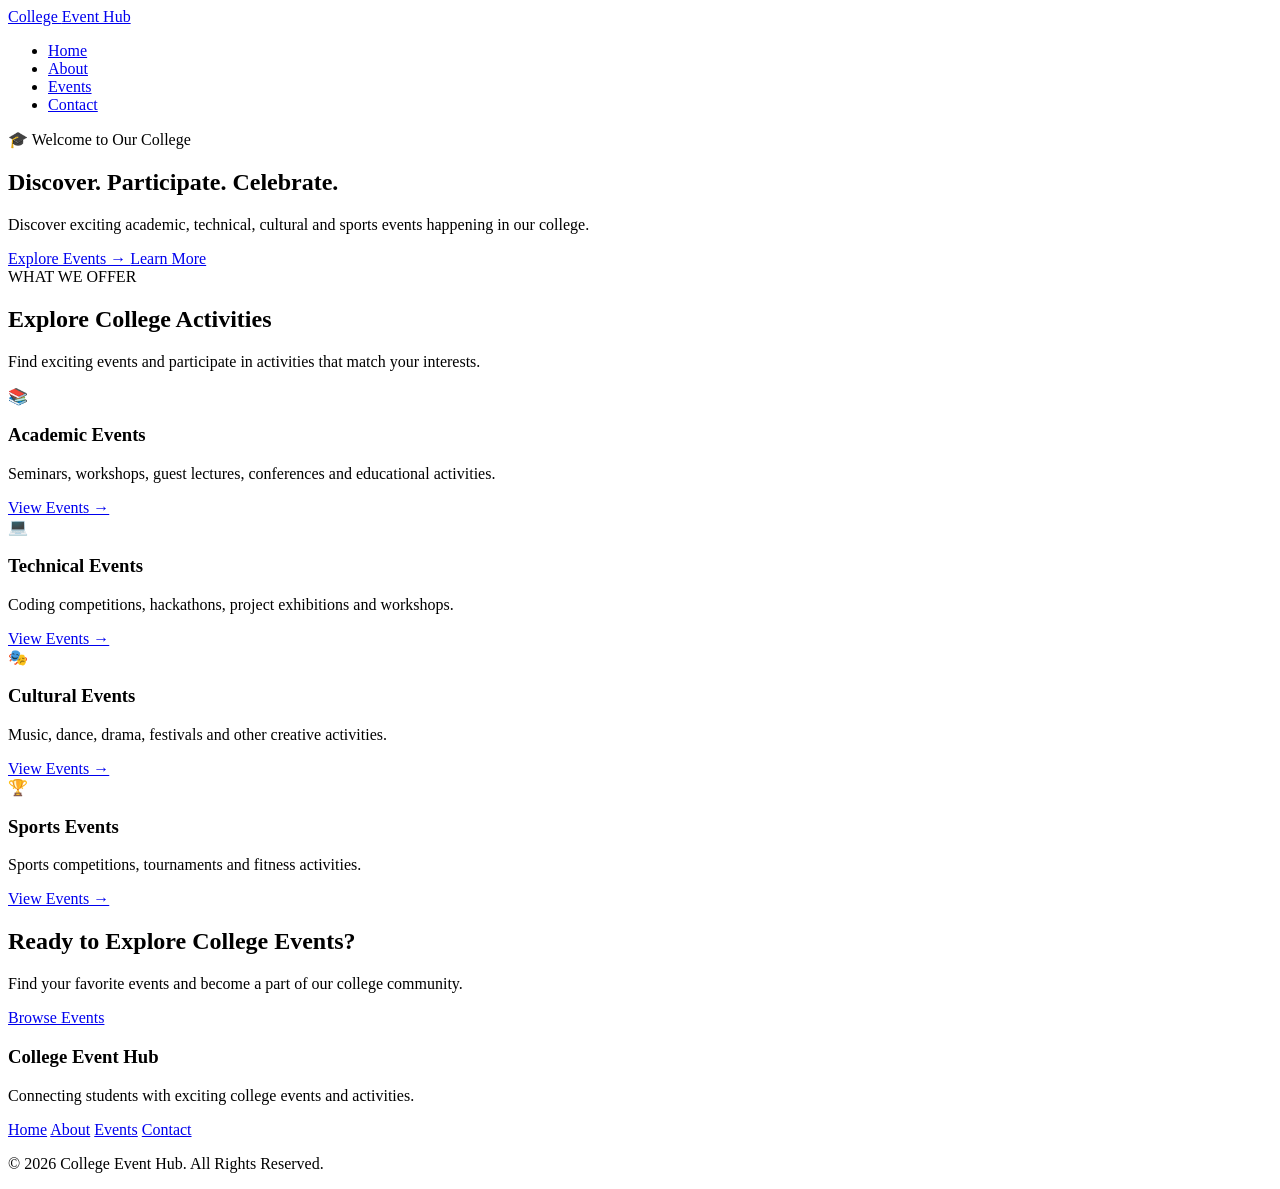
==== index.html @ 17bcd17a "Added index.html" ====
<!DOCTYPE html>
<html lang="en">

<head>
    <meta charset="UTF-8">
    <meta name="viewport" content="width=device-width, initial-scale=1.0">

    <meta name="description"
        content="College Event Hub - Discover academic, technical, cultural and sports events.">

    <title>College Event Hub | Home</title>

    <link rel="stylesheet" href="style.css">
</head>

<body>

    <!-- NAVBAR -->
    <header>
        <nav class="navbar">

            <a href="index.html" class="logo">
                College <span>Event Hub</span>
            </a>

            <ul class="nav-links">
                <li><a href="index.html" class="active">Home</a></li>
                <li><a href="about.html">About</a></li>
                <li><a href="events.html">Events</a></li>
                <li><a href="contact.html">Contact</a></li>
            </ul>

        </nav>
    </header>


    <!-- HERO -->
    <section class="hero">

        <div class="hero-content">

            <div class="badge">
                🎓 Welcome to Our College
            </div>

            <h1>
                Discover.
                <span>Participate.</span>
                Celebrate.
            </h1>

            <p>
                Discover exciting academic, technical, cultural and
                sports events happening in our college.
            </p>

            <div class="hero-buttons">

                <a href="events.html" class="btn primary-btn">
                    Explore Events →
                </a>

                <a href="about.html" class="btn secondary-btn">
                    Learn More
                </a>

            </div>

        </div>

    </section>


    <!-- FEATURES -->
    <section class="section">

        <div class="section-title">

            <span>WHAT WE OFFER</span>

            <h2>
                Explore College Activities
            </h2>

            <p>
                Find exciting events and participate in
                activities that match your interests.
            </p>

        </div>


        <div class="cards">

            <div class="card">

                <div class="icon">📚</div>

                <h3>Academic Events</h3>

                <p>
                    Seminars, workshops, guest lectures,
                    conferences and educational activities.
                </p>

                <a href="events.html">
                    View Events →
                </a>

            </div>


            <div class="card">

                <div class="icon">💻</div>

                <h3>Technical Events</h3>

                <p>
                    Coding competitions, hackathons,
                    project exhibitions and workshops.
                </p>

                <a href="events.html">
                    View Events →
                </a>

            </div>


            <div class="card">

                <div class="icon">🎭</div>

                <h3>Cultural Events</h3>

                <p>
                    Music, dance, drama, festivals and
                    other creative activities.
                </p>

                <a href="events.html">
                    View Events →
                </a>

            </div>


            <div class="card">

                <div class="icon">🏆</div>

                <h3>Sports Events</h3>

                <p>
                    Sports competitions, tournaments
                    and fitness activities.
                </p>

                <a href="events.html">
                    View Events →
                </a>

            </div>

        </div>

    </section>


    <!-- CTA -->
    <section class="cta">

        <h2>
            Ready to Explore College Events?
        </h2>

        <p>
            Find your favorite events and become a
            part of our college community.
        </p>

        <a href="events.html" class="btn cta-btn">
            Browse Events
        </a>

    </section>


    <!-- FOOTER -->
    <footer>

        <div class="footer-content">

            <div>
                <h3>College Event Hub</h3>

                <p>
                    Connecting students with exciting
                    college events and activities.
                </p>
            </div>

            <div class="footer-links">
                <a href="index.html">Home</a>
                <a href="about.html">About</a>
                <a href="events.html">Events</a>
                <a href="contact.html">Contact</a>
            </div>

        </div>

        <div class="footer-bottom">
            <p>
                © 2026 College Event Hub. All Rights Reserved.
            </p>
        </div>

    </footer>

</body>

</html>
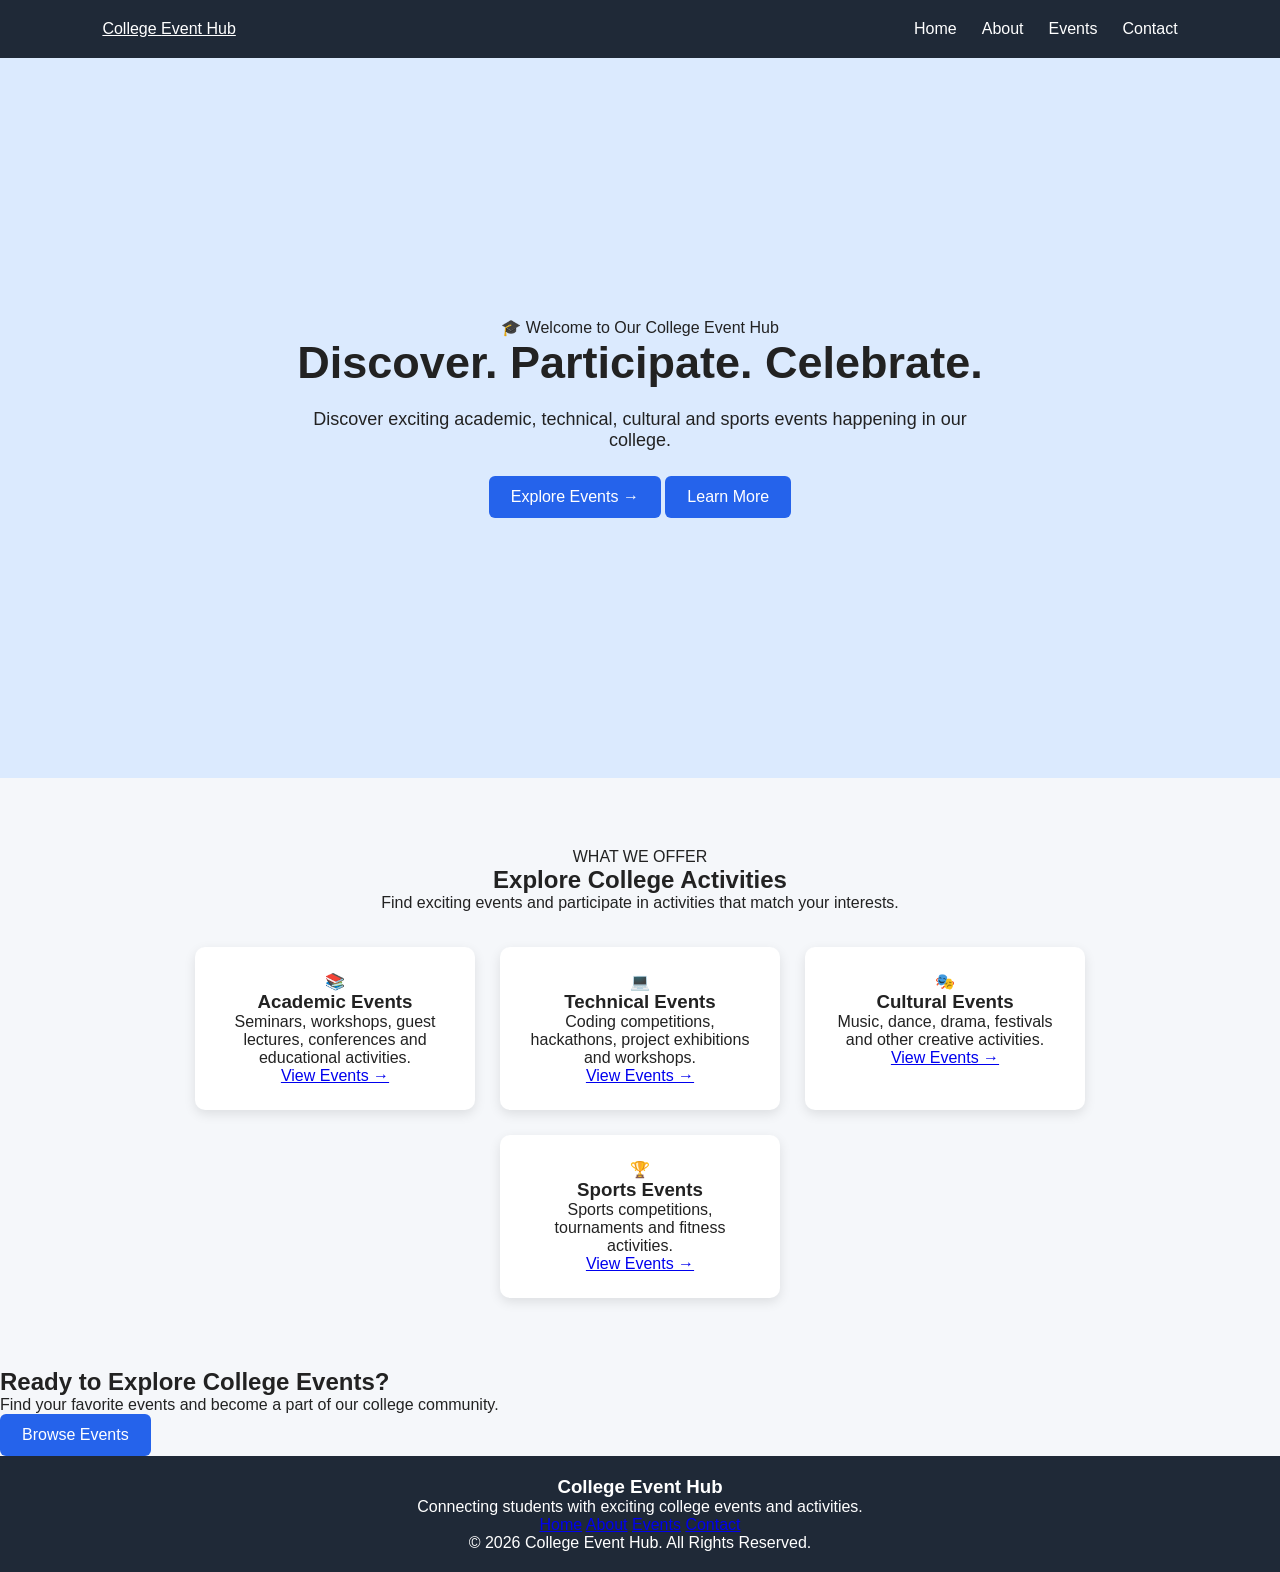
==== commit 1863a3fa: "Update welcome text in index.html" ====
--- a/index.html
+++ b/index.html
@@ -40,8 +40,8 @@
         <div class="hero-content">
 
             <div class="badge">
-                🎓 Welcome to Our College
-            </div>
+    🎓       Welcome to Our College Event Hub
+             </div>
 
             <h1>
                 Discover.
--- a/style.css
+++ b/style.css
@@ -0,0 +1,114 @@
+
+
+* {
+    margin: 0;
+    padding: 0;
+    box-sizing: border-box;
+}
+
+body {
+    font-family: Arial, sans-serif;
+    background-color: #f5f7fa;
+    color: #222;
+}
+
+.navbar {
+    display: flex;
+    justify-content: space-between;
+    align-items: center;
+    padding: 20px 8%;
+    background-color: #1f2937;
+}
+
+.logo {
+    color: white;
+}
+
+.nav-links {
+    display: flex;
+    list-style: none;
+    gap: 25px;
+}
+
+.nav-links a {
+    color: white;
+    text-decoration: none;
+}
+
+.nav-links a:hover {
+    text-decoration: underline;
+}
+
+.hero {
+    min-height: 80vh;
+    display: flex;
+    justify-content: center;
+    align-items: center;
+    text-align: center;
+    padding: 40px;
+    background-color: #dbeafe;
+}
+
+.hero-content {
+    max-width: 700px;
+}
+
+.hero h1 {
+    font-size: 45px;
+    margin-bottom: 20px;
+}
+
+.hero p {
+    font-size: 18px;
+    margin-bottom: 25px;
+}
+
+.btn,
+button {
+    display: inline-block;
+    padding: 12px 22px;
+    border: none;
+    border-radius: 6px;
+    background-color: #2563eb;
+    color: white;
+    text-decoration: none;
+    cursor: pointer;
+}
+
+.section {
+    padding: 70px 8%;
+    text-align: center;
+}
+
+.section h1 {
+    font-size: 35px;
+    margin-bottom: 20px;
+}
+
+.cards {
+    display: flex;
+    justify-content: center;
+    gap: 25px;
+    flex-wrap: wrap;
+    margin-top: 35px;
+}
+
+.card {
+    width: 280px;
+    padding: 25px;
+    background-color: white;
+    border-radius: 10px;
+    box-shadow: 0 4px 12px rgba(0, 0, 0, 0.1);
+}
+
+.contact-card {
+    margin: 30px auto;
+    line-height: 2;
+}
+
+footer {
+    text-align: center;
+    padding: 20px;
+    background-color: #1f2937;
+    color: white;
+}
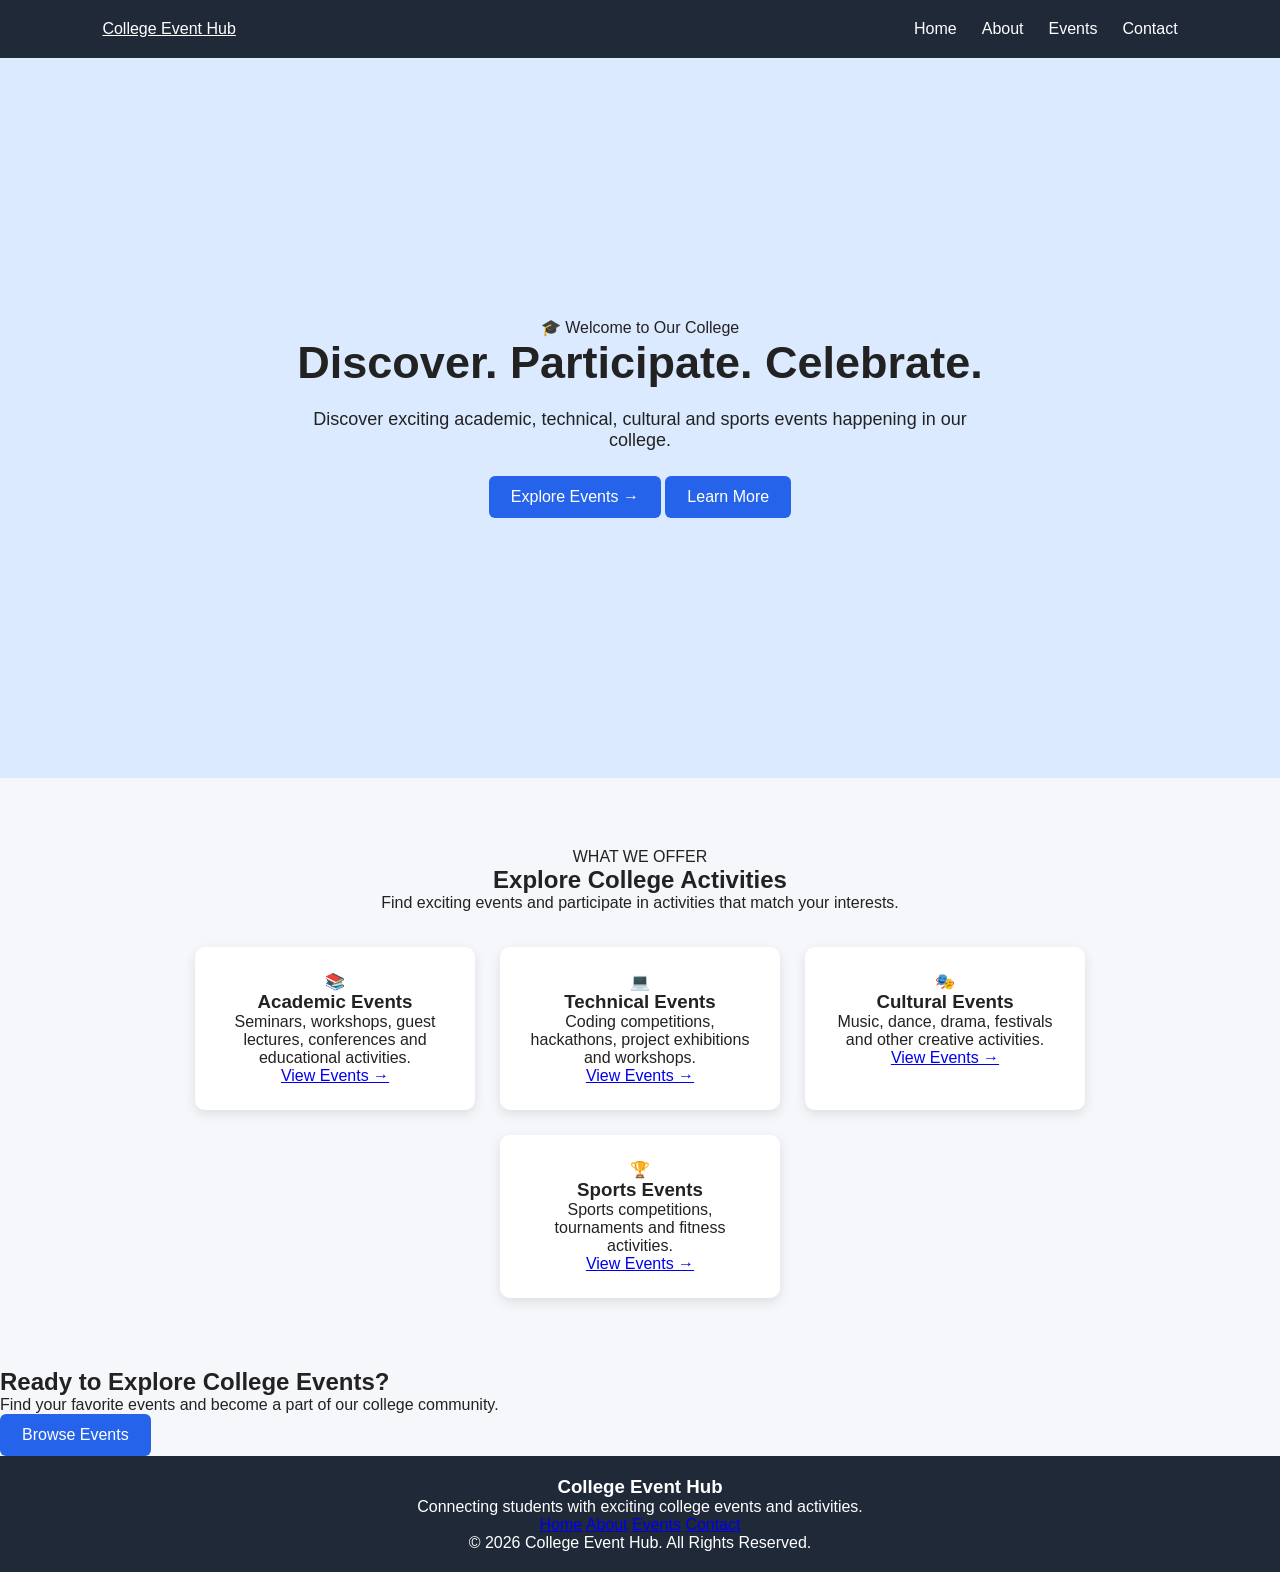
==== commit 2603300b: "Revert "Update welcome text in index.html" This reverts commit 1863a3fa8ae0875fecc29eff49e8c45e261c6" ====
--- a/index.html
+++ b/index.html
@@ -40,8 +40,8 @@
         <div class="hero-content">
 
             <div class="badge">
-    🎓       Welcome to Our College Event Hub
-             </div>
+                🎓 Welcome to Our College
+            </div>
 
             <h1>
                 Discover.
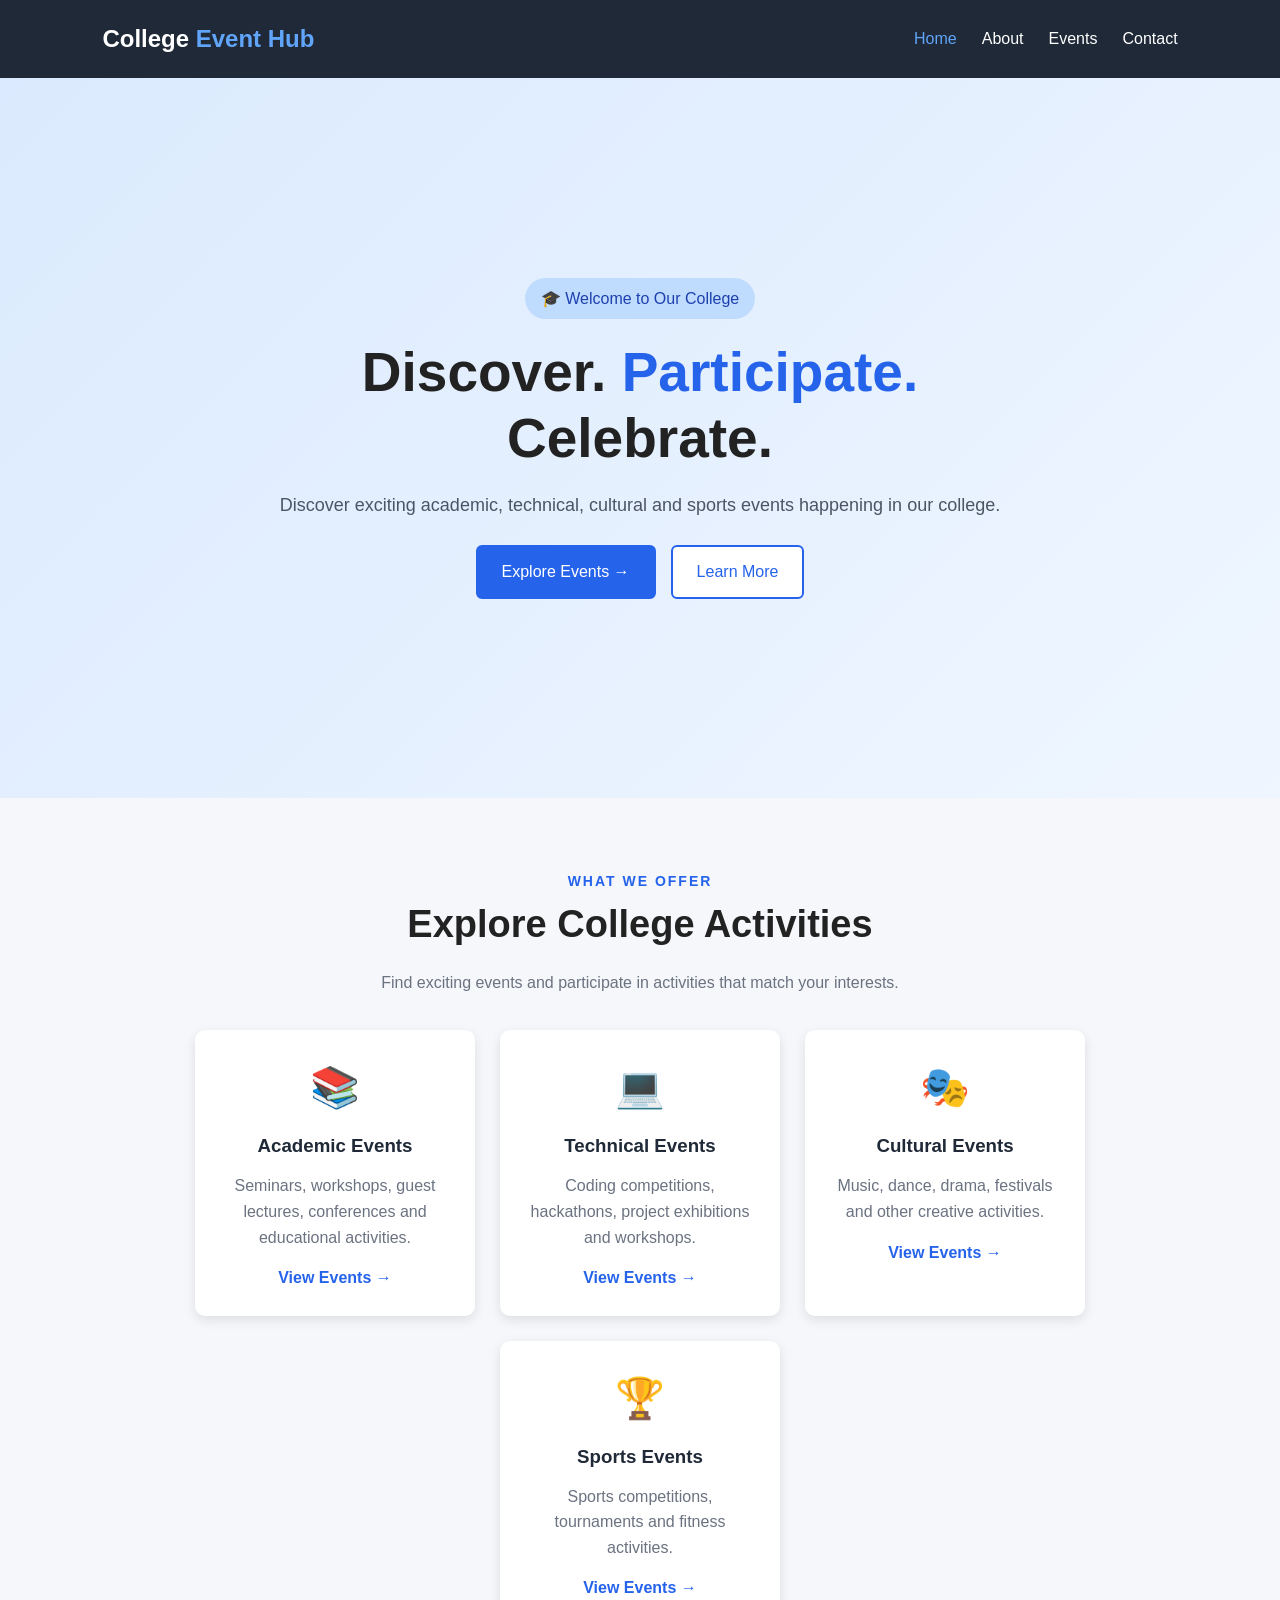
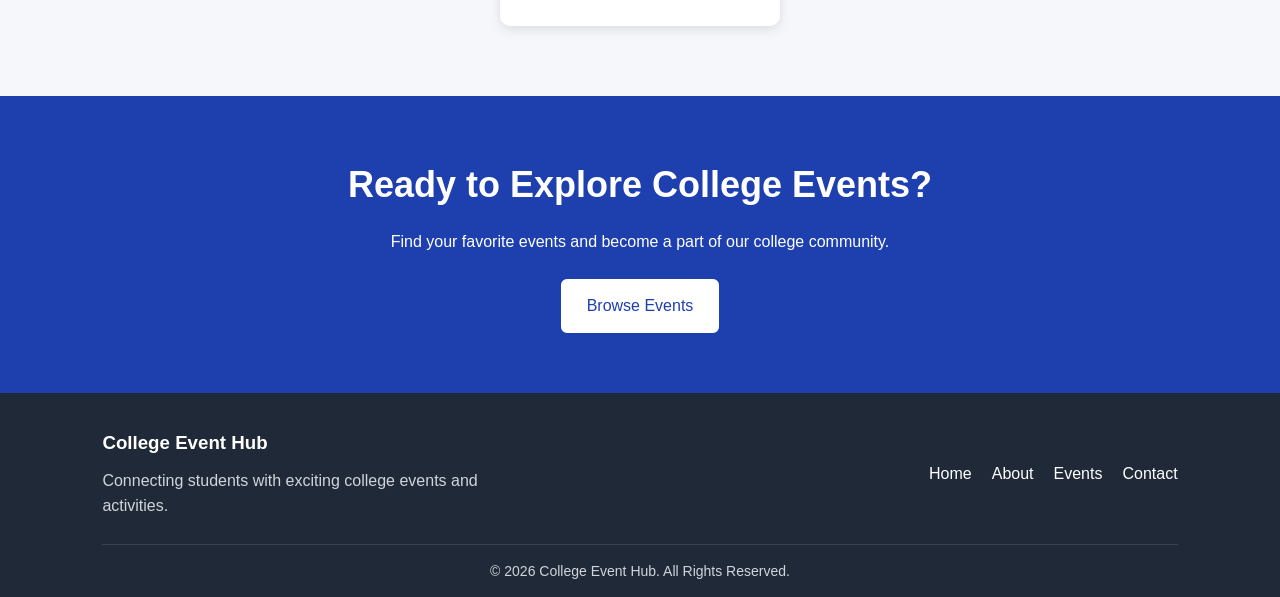
==== commit 27b0277e: "correcting the code" ====
--- a/index.html
+++ b/index.html
@@ -26,7 +26,7 @@
             <ul class="nav-links">
                 <li><a href="index.html" class="active">Home</a></li>
                 <li><a href="about.html">About</a></li>
-                <li><a href="events.html">Events</a></li>
+                <li><a href="event.html">Events</a></li>
                 <li><a href="contact.html">Contact</a></li>
             </ul>
 
@@ -56,7 +56,7 @@
 
             <div class="hero-buttons">
 
-                <a href="events.html" class="btn primary-btn">
+                <a href="event.html" class="btn primary-btn">
                     Explore Events →
                 </a>
 
@@ -103,7 +103,7 @@
                     conferences and educational activities.
                 </p>
 
-                <a href="events.html">
+                <a href="event.html">
                     View Events →
                 </a>
 
@@ -121,7 +121,7 @@
                     project exhibitions and workshops.
                 </p>
 
-                <a href="events.html">
+                <a href="event.html">
                     View Events →
                 </a>
 
@@ -139,7 +139,7 @@
                     other creative activities.
                 </p>
 
-                <a href="events.html">
+                <a href="event.html">
                     View Events →
                 </a>
 
@@ -157,7 +157,7 @@
                     and fitness activities.
                 </p>
 
-                <a href="events.html">
+                <a href="event.html">
                     View Events →
                 </a>
 
@@ -180,7 +180,7 @@
             part of our college community.
         </p>
 
-        <a href="events.html" class="btn cta-btn">
+        <a href="event.html" class="btn cta-btn">
             Browse Events
         </a>
 
@@ -204,7 +204,7 @@
             <div class="footer-links">
                 <a href="index.html">Home</a>
                 <a href="about.html">About</a>
-                <a href="events.html">Events</a>
+                <a href="event.html">Events</a>
                 <a href="contact.html">Contact</a>
             </div>
 
--- a/style.css
+++ b/style.css
@@ -1,5 +1,5 @@
 
-
+/* ========== RESET ========== */
 * {
     margin: 0;
     padding: 0;
@@ -10,6 +10,22 @@
     font-family: Arial, sans-serif;
     background-color: #f5f7fa;
     color: #222;
+    line-height: 1.6;
+}
+
+a {
+    text-decoration: none;
+    color: #2563eb;
+}
+
+img {
+    max-width: 100%;
+    height: auto;
+}
+
+/* ========== NAVBAR ========== */
+header {
+    background-color: #1f2937;
 }
 
 .navbar {
@@ -17,77 +33,150 @@
     justify-content: space-between;
     align-items: center;
     padding: 20px 8%;
-    background-color: #1f2937;
+    flex-wrap: wrap;
+    gap: 15px;
 }
 
 .logo {
     color: white;
+    font-size: 24px;
+    font-weight: bold;
+}
+
+.logo span {
+    color: #60a5fa;
 }
 
 .nav-links {
     display: flex;
     list-style: none;
     gap: 25px;
+    flex-wrap: wrap;
 }
 
 .nav-links a {
     color: white;
-    text-decoration: none;
-}
-
-.nav-links a:hover {
-    text-decoration: underline;
-}
-
+    font-size: 16px;
+    transition: color 0.3s;
+}
+
+.nav-links a:hover,
+.nav-links a.active {
+    color: #60a5fa;
+}
+
+/* ========== HERO SECTION ========== */
 .hero {
     min-height: 80vh;
     display: flex;
     justify-content: center;
     align-items: center;
     text-align: center;
-    padding: 40px;
-    background-color: #dbeafe;
+    padding: 60px 8%;
+    background: linear-gradient(135deg, #dbeafe, #eff6ff);
 }
 
 .hero-content {
-    max-width: 700px;
+    max-width: 800px;
+}
+
+.badge {
+    display: inline-block;
+    background-color: #bfdbfe;
+    color: #1e40af;
+    padding: 8px 16px;
+    border-radius: 25px;
+    margin-bottom: 20px;
 }
 
 .hero h1 {
-    font-size: 45px;
+    font-size: clamp(32px, 5vw, 55px);
+    line-height: 1.2;
     margin-bottom: 20px;
+}
+
+.hero h1 span {
+    color: #2563eb;
 }
 
 .hero p {
     font-size: 18px;
+    color: #4b5563;
     margin-bottom: 25px;
 }
 
+.hero-buttons {
+    display: flex;
+    justify-content: center;
+    gap: 15px;
+    flex-wrap: wrap;
+}
+
+/* ========== BUTTONS ========== */
 .btn,
 button {
     display: inline-block;
-    padding: 12px 22px;
-    border: none;
+    padding: 12px 24px;
+    border: 2px solid #2563eb;
     border-radius: 6px;
     background-color: #2563eb;
     color: white;
-    text-decoration: none;
+    font-size: 16px;
     cursor: pointer;
-}
-
+    transition: 0.3s;
+}
+
+.btn:hover,
+button:hover {
+    background-color: #1d4ed8;
+    border-color: #1d4ed8;
+    transform: translateY(-2px);
+}
+
+.secondary-btn {
+    background-color: white;
+    color: #2563eb;
+}
+
+.secondary-btn:hover {
+    background-color: #eff6ff;
+    color: #1d4ed8;
+}
+
+/* ========== COMMON SECTIONS ========== */
 .section {
     padding: 70px 8%;
     text-align: center;
 }
 
-.section h1 {
-    font-size: 35px;
-    margin-bottom: 20px;
-}
-
+.section-title {
+    max-width: 750px;
+    margin: 0 auto 35px;
+}
+
+.section-title span {
+    color: #2563eb;
+    font-size: 14px;
+    font-weight: bold;
+    letter-spacing: 2px;
+}
+
+.section h1,
+.section h2 {
+    font-size: clamp(28px, 4vw, 38px);
+    margin-bottom: 15px;
+}
+
+.section-title p {
+    color: #6b7280;
+    margin-top: 10px;
+}
+
+/* ========== CARDS ========== */
 .cards {
     display: flex;
     justify-content: center;
+    align-items: stretch;
     gap: 25px;
     flex-wrap: wrap;
     margin-top: 35px;
@@ -95,20 +184,247 @@
 
 .card {
     width: 280px;
+    max-width: 100%;
     padding: 25px;
     background-color: white;
     border-radius: 10px;
     box-shadow: 0 4px 12px rgba(0, 0, 0, 0.1);
-}
-
+    transition: transform 0.3s, box-shadow 0.3s;
+}
+
+.card:hover {
+    transform: translateY(-5px);
+    box-shadow: 0 8px 20px rgba(0, 0, 0, 0.15);
+}
+
+.card h3 {
+    margin: 12px 0;
+    color: #1f2937;
+}
+
+.card p {
+    color: #6b7280;
+    margin-bottom: 15px;
+}
+
+.card a {
+    font-weight: bold;
+}
+
+.icon {
+    font-size: 40px;
+    margin-bottom: 10px;
+}
+
+/* ========== ABOUT / CONTENT ========== */
+.content {
+    max-width: 1000px;
+    margin: auto;
+    padding: 50px 8%;
+}
+
+.content h1,
+.content h2,
+.content h3 {
+    margin-bottom: 15px;
+    color: #1f2937;
+}
+
+.content p {
+    margin-bottom: 15px;
+    color: #4b5563;
+}
+
+.content ul,
+.content ol {
+    margin: 15px 0 15px 25px;
+}
+
+/* ========== EVENTS ========== */
+.event-list {
+    display: flex;
+    justify-content: center;
+    gap: 25px;
+    flex-wrap: wrap;
+    padding: 30px 8%;
+}
+
+.event-card {
+    width: 300px;
+    max-width: 100%;
+    padding: 25px;
+    background: white;
+    border-radius: 10px;
+    box-shadow: 0 4px 12px rgba(0, 0, 0, 0.1);
+}
+
+.event-card h3 {
+    margin-bottom: 12px;
+}
+
+.event-card p {
+    margin-bottom: 10px;
+    color: #4b5563;
+}
+
+/* ========== CONTACT / FORMS ========== */
 .contact-card {
+    max-width: 600px;
     margin: 30px auto;
+    padding: 30px;
     line-height: 2;
-}
-
+    background-color: white;
+    border-radius: 10px;
+    box-shadow: 0 4px 12px rgba(0, 0, 0, 0.1);
+}
+
+form {
+    max-width: 600px;
+    margin: 25px auto;
+    text-align: left;
+}
+
+form label {
+    display: block;
+    margin: 12px 0 5px;
+    font-weight: bold;
+}
+
+input,
+textarea,
+select {
+    width: 100%;
+    padding: 12px;
+    border: 1px solid #d1d5db;
+    border-radius: 6px;
+    font-family: inherit;
+    font-size: 16px;
+    margin-bottom: 12px;
+}
+
+textarea {
+    min-height: 120px;
+    resize: vertical;
+}
+
+input:focus,
+textarea:focus,
+select:focus {
+    outline: 2px solid #93c5fd;
+    border-color: #2563eb;
+}
+
+/* ========== CALL TO ACTION ========== */
+.cta {
+    text-align: center;
+    padding: 60px 8%;
+    background-color: #1e40af;
+    color: white;
+}
+
+.cta h2 {
+    font-size: clamp(26px, 4vw, 36px);
+    margin-bottom: 15px;
+}
+
+.cta p {
+    margin-bottom: 25px;
+}
+
+.cta-btn {
+    background-color: white;
+    color: #1e40af;
+    border-color: white;
+}
+
+.cta-btn:hover {
+    background-color: #dbeafe;
+    border-color: #dbeafe;
+}
+
+/* ========== FOOTER ========== */
 footer {
+    padding: 35px 8% 15px;
+    background-color: #1f2937;
+    color: white;
+}
+
+.footer-content {
+    display: flex;
+    justify-content: space-between;
+    gap: 30px;
+    flex-wrap: wrap;
+    padding-bottom: 25px;
+}
+
+.footer-content h3 {
+    margin-bottom: 10px;
+}
+
+.footer-content p {
+    color: #d1d5db;
+    max-width: 400px;
+}
+
+.footer-links {
+    display: flex;
+    gap: 20px;
+    flex-wrap: wrap;
+    align-items: center;
+}
+
+.footer-links a {
+    color: white;
+}
+
+.footer-links a:hover {
+    color: #60a5fa;
+}
+
+.footer-bottom {
     text-align: center;
-    padding: 20px;
-    background-color: #1f2937;
-    color: white;
-}
+    border-top: 1px solid #374151;
+    padding-top: 15px;
+    color: #d1d5db;
+    font-size: 14px;
+}
+
+/* ========== MOBILE RESPONSIVE ========== */
+@media (max-width: 768px) {
+    .navbar {
+        flex-direction: column;
+        text-align: center;
+    }
+
+    .nav-links {
+        justify-content: center;
+        gap: 15px;
+    }
+
+    .hero {
+        min-height: 60vh;
+        padding: 45px 5%;
+    }
+
+    .section {
+        padding: 45px 5%;
+    }
+
+    .cards {
+        gap: 20px;
+    }
+
+    .card {
+        width: 100%;
+        max-width: 400px;
+    }
+
+    .footer-content {
+        flex-direction: column;
+        text-align: center;
+    }
+
+    .footer-links {
+        justify-content: center;
+    }
+}
